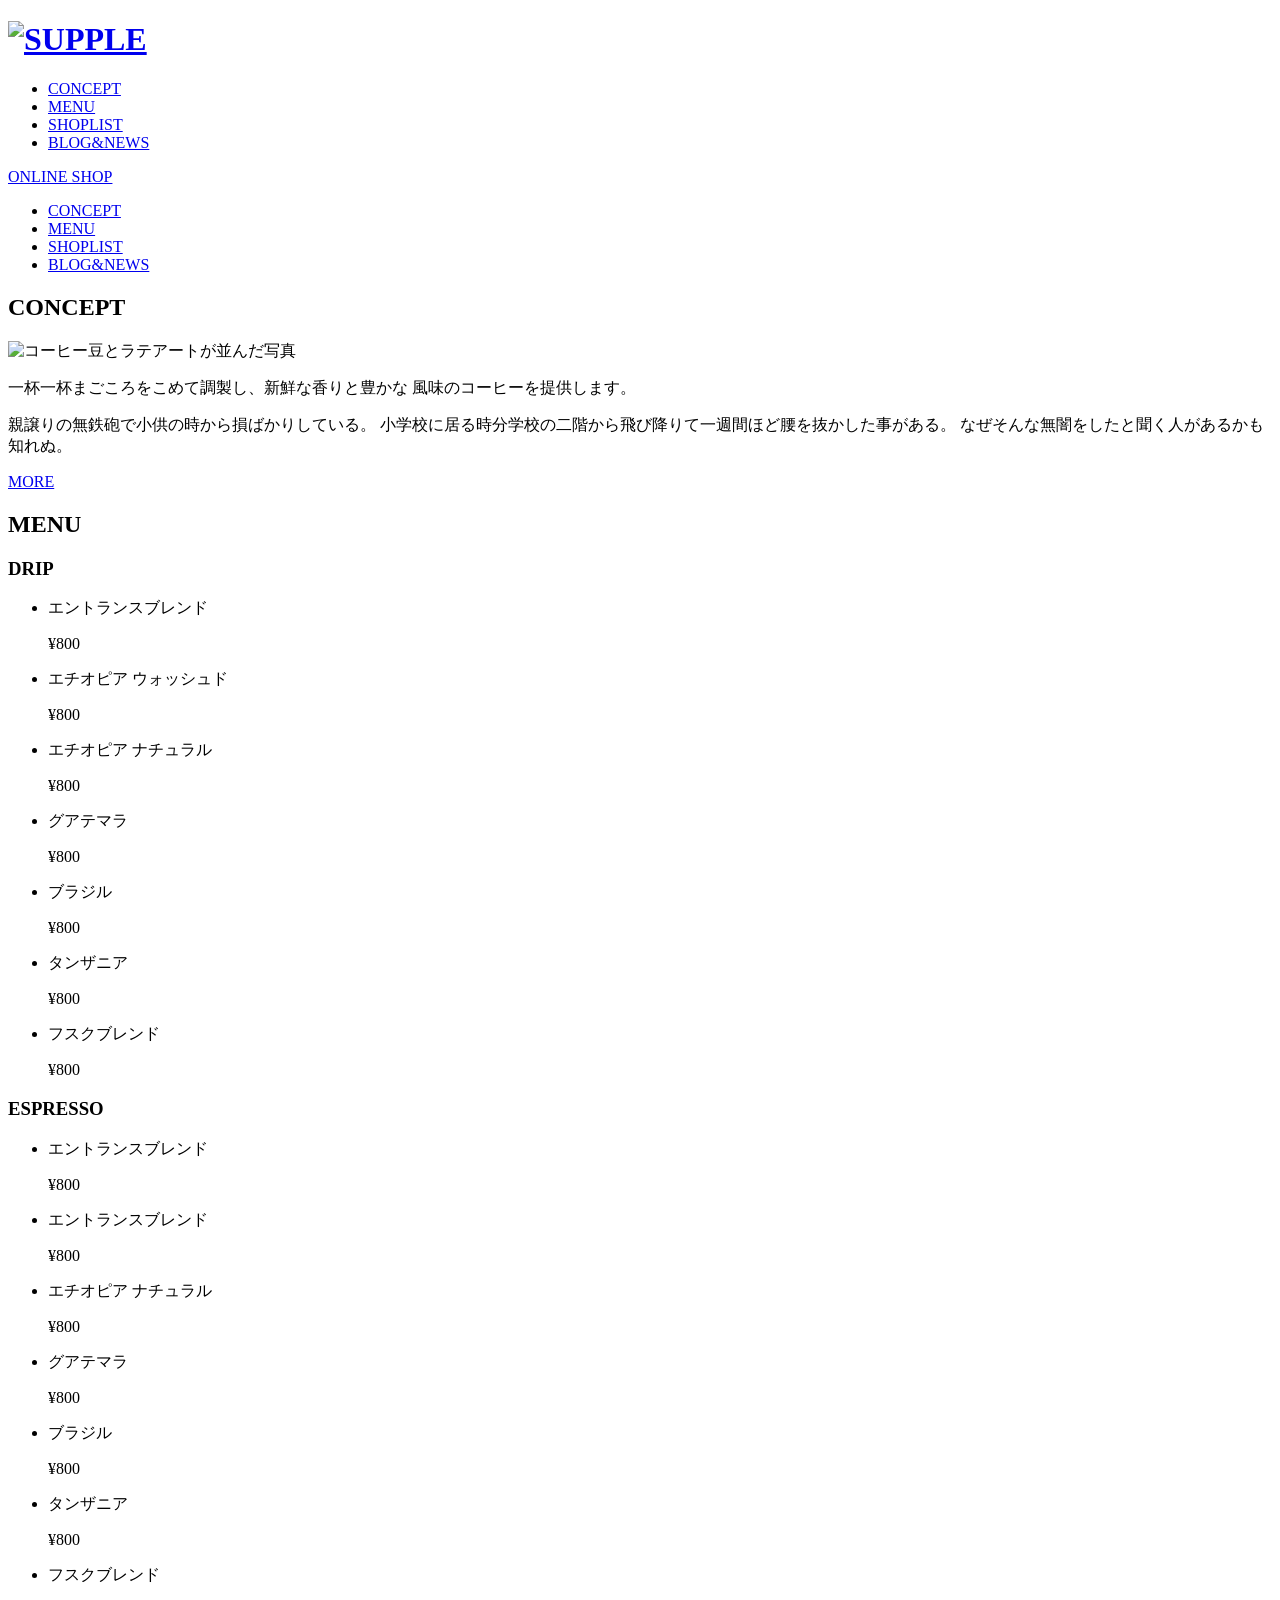
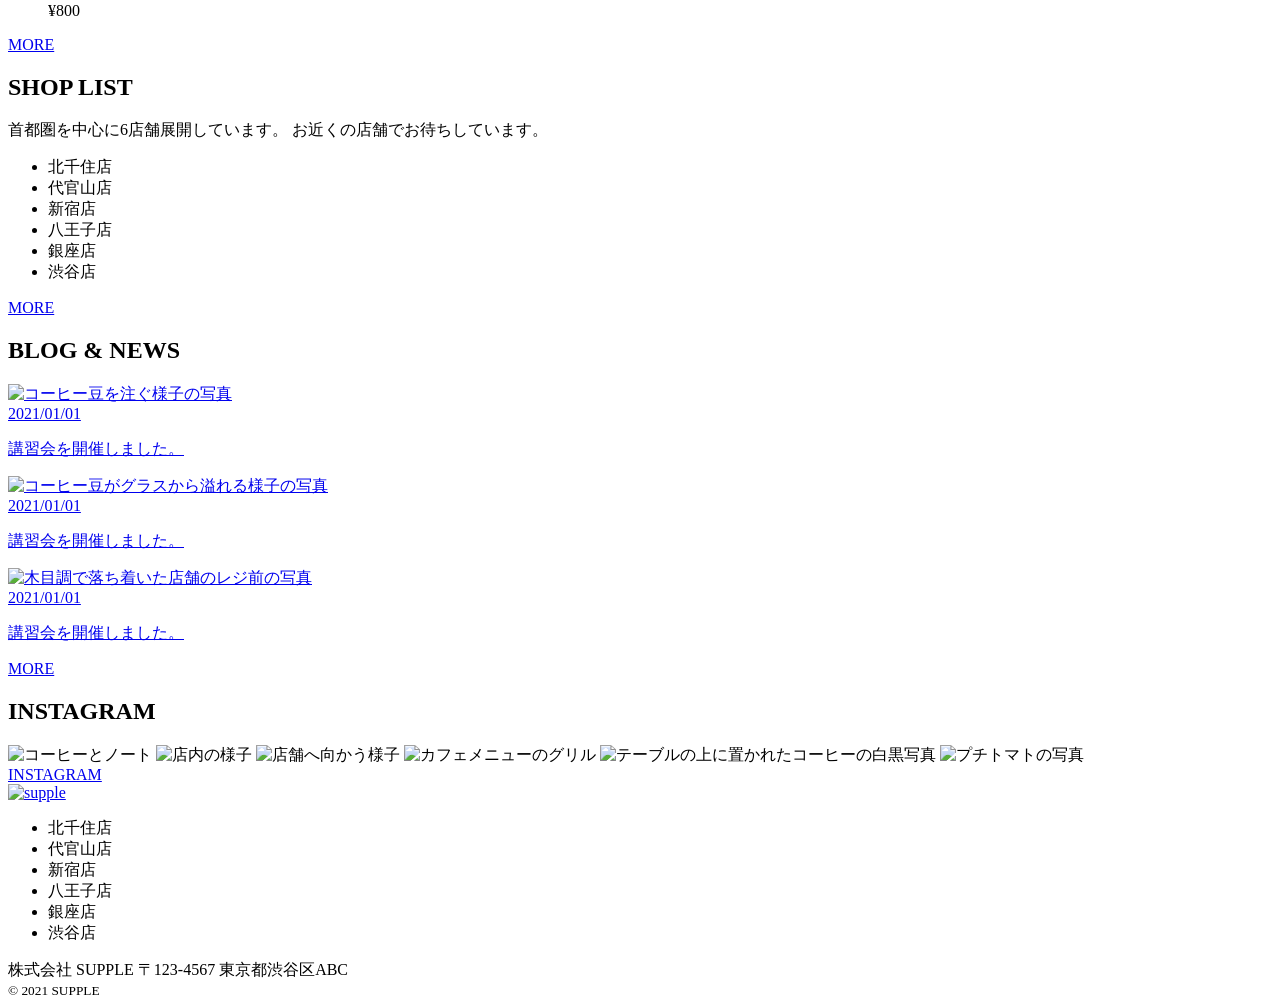
==== index.htm @ ab282038 "Initial commit" ====
<!DOCTYPE html>
<html lang="ja">

<head>
    <meta charset="utf-8">
    <meta name="viewport" content="width=device-width,initial-scale=1" />
    <title>SUPPLE - コーヒー好きによるコーヒー好きのためのカフェ -</title>
    <meta name="description" content="SUPPLEはコーヒー好きのスタッフによるコーヒー好きのためのコーヒーだけを提供するこだわりのカフェです。" />
    <meta name="format-detection" content="telephone=no" />

    <!-- favicon/web-clip-icon -->
    <link rel="icon" href="favicon.ico" />
    <link rel="apple-touch-icon" href="webclip.png" />

    <!-- ogp -->
    <meta property="og:site_name" content="SUPPLE" />
    <meta property="og:url" content="#" />
    <meta property="og:type" content="website" />
    <meta property="og:title" content="SUPPLE - コーヒー好きによるコーヒー好きのためのカフェ -" />
    <meta property="og:description" content="SUPPLEはコーヒー好きのスタッフによるコーヒー好きのためのコーヒーだけを提供するこだわりのカフェです。" />
    <meta property="og:image" content="URL(絶対パス)" />
    <meta property="og:locale" content="ja_JP" />
    <meta name="twitter:card" content="summary_large_image" />
    <meta name="twitter:description" content="SUPPLEはコーヒー好きのスタッフによるコーヒー好きのためのコーヒーだけを提供するこだわりのカフェです。" />
    <meta name="twitter:image:src" content="URL(絶対パス)" />

    <!-- google fonts -->
    <link rel="preconnect" href="https://fonts.googleapis.com">
    <link rel="preconnect" href="https://fonts.gstatic.com" crossorigin>
    <link href="https://fonts.googleapis.com/css2?family=Montserrat:wght@400;700&family=Noto+Sans+JP&display=swap"
        rel="stylesheet">

    <!-- css -->
    <link rel="stylesheet" href="css/style.css" />

    <!-- js -->
    <script src="js/main.js" defer></script>
</head>

<body>
    <header class="header">
        <div class="header-wrapper">
            <div class="header-logo-nav-btn-wrapper">
                <h1 class="header-logo">
                    <a href="index.html">
                        <img class="header-logo-img" src="img/logo.svg" width="120" height="15" alt="SUPPLE">
                    </a>
                </h1>
                <div class="header-nav-btn-wrapper">
                    <nav class="header-nav header-nav--pc" aria-label="ヘッダーナビゲーション">
                        <ul class="header-nav-list header-nav-list--pc">
                            <li class="header-nav-item"><a href="concept.html">CONCEPT</a></li>
                            <li class="header-nav-item"><a href="menu.html">MENU</a></li>
                            <li class="header-nav-item"><a href="shoplist.html">SHOPLIST</a></li>
                            <li class="header-nav-item"><a href="blog-archive.html">BLOG&NEWS</a></li>
                        </ul>
                    </nav>
                    <a href="#" class="header-shop-button" target="_blank">
                        <span class="header-shop-button-text">ONLINE SHOP</span>
                    </a>
                </div>
            </div>
            <nav class="header-nav header-nav--sp" aria-label="ヘッダーナビゲーション">
                <ul class="header-nav-list header-nav-list--sp">
                    <li class="header-nav-item"><a href="concept.html">CONCEPT</a></li>
                    <li class="header-nav-item"><a href="menu.html">MENU</a></li>
                    <li class="header-nav-item"><a href="shoplist.html">SHOPLIST</a></li>
                    <li class="header-nav-item"><a href="blog-archive.html">BLOG&NEWS</a></li>
                </ul>
            </nav>
        </div>
    </header>

    <main>
        <div class="top-kv">
            <!-- 背景画像でキービジュアルを表示 -->
        </div>

        <section class="top-concept l-container-s">
            <h2 class="c-page-title">CONCEPT</h2>
            <div class="top-concept-wrapper u-mt">
                <img class="top-concept-img" src="img/pic-top-consept.jpg" width="324" height="162"
                    alt="コーヒー豆とラテアートが並んだ写真">
                <div class="top-concept-text-wrapper">
                    <p class="top-concept-main-text u-mt">
                        一杯一杯まごころをこめて調製し、新鮮な香りと豊かな 風味のコーヒーを提供します。
                    </p>
                    <p class="top-concept-sub-text">
                        <span>親譲りの無鉄砲で小供の時から損ばかりしている。</span>
                        <span>小学校に居る時分学校の二階から飛び降りて一週間ほど腰を抜かした事がある。</span>
                        <span>なぜそんな無闇をしたと聞く人があるかも知れぬ。</span>
                    </p>
                </div>
                <a class="c-button c-button--black c-button--center u-mt" href="concept.html">
                    <span class="c-button-text c-button-text--white">MORE</span>
                </a>
            </div>
        </section>

        <section class="top-menu">
            <div class="l-container u-ptb">
                <h2 class="c-page-title c-page-title--white">MENU</h2>
                <div class="top-menu-list-wrapper u-mt">
                    <div class="top-menu-list-box">
                        <h3 class="top-menu-title">DRIP</h3>
                        <ul class="top-menu-list">
                            <li class="top-menu-item">
                                <p class="top-menu-name">エントランスブレンド</p>
                                <p class="top-menu-price">¥800</p>
                            </li>
                            <li class="top-menu-item">
                                <p class="top-menu-name">エチオピア ウォッシュド</p>
                                <p class="top-menu-price">¥800</p>
                            </li>
                            <li class="top-menu-item">
                                <p class="top-menu-name">エチオピア ナチュラル</p>
                                <p class="top-menu-price">¥800</p>
                            </li>
                            <li class="top-menu-item">
                                <p class="top-menu-name">グアテマラ</p>
                                <p class="top-menu-price">¥800</p>
                            </li>
                            <li class="top-menu-item">
                                <p class="top-menu-name">ブラジル</p>
                                <p class="top-menu-price">¥800</p>
                            </li>
                            <li class="top-menu-item">
                                <p class="top-menu-name">タンザニア</p>
                                <p class="top-menu-price">¥800</p>
                            </li>
                            <li class="top-menu-item">
                                <p class="top-menu-name">フスクブレンド</p>
                                <p class="top-menu-price">¥800</p>
                            </li>
                        </ul>
                    </div>
                    <div class="top-menu-list-box">
                        <h3 class="top-menu-title">ESPRESSO</h3>
                        <ul class="top-menu-list">
                            <li class="top-menu-item">
                                <p class="top-menu-name">エントランスブレンド</p>
                                <p class="top-menu-price">¥800</p>
                            </li>
                            <li class="top-menu-item">
                                <p class="top-menu-name">エントランスブレンド</p>
                                <p class="top-menu-price">¥800</p>
                            </li>
                            <li class="top-menu-item">
                                <p class="top-menu-name">エチオピア ナチュラル</p>
                                <p class="top-menu-price">¥800</p>
                            </li>
                            <li class="top-menu-item">
                                <p class="top-menu-name">グアテマラ</p>
                                <p class="top-menu-price">¥800</p>
                            </li>
                            <li class="top-menu-item">
                                <p class="top-menu-name">ブラジル</p>
                                <p class="top-menu-price">¥800</p>
                            </li>
                            <li class="top-menu-item">
                                <p class="top-menu-name">タンザニア</p>
                                <p class="top-menu-price">¥800</p>
                            </li>
                            <li class="top-menu-item">
                                <p class="top-menu-name">フスクブレンド</p>
                                <p class="top-menu-price">¥800</p>
                            </li>
                        </ul>
                    </div>
                </div>
                <a class="c-button c-button--white c-button--center" href="menu.html">
                    <span class="c-button-text">MORE</span>
                </a>
            </div>
        </section>

        <section class="top-shop-list">
            <div class="l-container u-ptb">
                <div class="top-shop-list-wrapper">
                    <h2 class="c-page-title">SHOP LIST</h2>
                    <p class="top-shop-list-description u-mt">
                        <span>首都圏を中心に6店舗展開しています。</span>
                        <span>お近くの店舗でお待ちしています。</span>
                    </p>
                    <ul class="top-shop-list-box u-mt">
                        <li class="top-shop-list-item">北千住店</li>
                        <li class="top-shop-list-item">代官山店</li>
                        <li class="top-shop-list-item">新宿店</li>
                        <li class="top-shop-list-item">八王子店</li>
                        <li class="top-shop-list-item">銀座店</li>
                        <li class="top-shop-list-item">渋谷店</li>
                    </ul>
                    <a class="c-button c-button--black c-button--center u-mt" href="shoplist.html">
                        <span class="c-button-text c-button-text--white">MORE</span>
                    </a>
                </div>
            </div>
        </section>

        <div class="top-separate-bg">
            <!-- 背景画像でキービジュアルを表示 -->
        </div>

        <section class="top-blog-news">
            <div class="l-container-s u-ptb">
                <h2 class="c-page-title">BLOG & NEWS</h2>
                <div class="top-blog-news-card-wrapper u-mt">
                    <div class="c-posts-card-list">
                        <article class="c-post-card">
                            <a href="blog-single.html" class="c-post-card-link">
                                <img class="c-post-card-img" src="img/thumb-post.png" width="324" height="324"
                                    alt="コーヒー豆を注ぐ様子の写真">
                                <div class="c-date-wrapper">
                                    <time class="c-date-text" datetime="2021-01-01">2021/01/01</time>
                                    <p class="c-date-title">講習会を開催しました。</p>
                                </div>
                            </a>
                        </article>
                        <article class="c-post-card">
                            <a href="blog-single.html" class="c-post-card-link">
                                <img class="c-post-card-img" src="img/thumb-post02.png" width="324" height="324"
                                    alt="コーヒー豆がグラスから溢れる様子の写真">
                                <div class="c-date-wrapper">
                                    <time class="c-date-text" datetime="2021-01-01">2021/01/01</time>
                                    <p class="c-date-title">講習会を開催しました。</p>
                                </div>
                            </a>
                        </article>
                        <article class="c-post-card">
                            <a href="blog-single.html" class="c-post-card-link">
                                <img class="c-post-card-img" src="img/thumb-post03.png" width="324" height="324"
                                    alt="木目調で落ち着いた店舗のレジ前の写真">
                                <div class="c-date-wrapper">
                                    <time class="c-date-text" datetime="2021-01-01">2021/01/01</time>
                                    <p class="c-date-title">講習会を開催しました。</p>
                                </div>
                            </a>
                        </article>
                    </div>
                </div>
                <a class="c-button c-button--black c-button--center u-mt" href="blog-archive.html">
                    <span class="c-button-text c-button-text--white">MORE</span>
                </a>
            </div>
        </section>

        <section class="c-instagram">
            <div class="u-ptb">
                <h2 class="c-page-title">INSTAGRAM</h2>
                <div class="c-instagram-gridbox u-mt">
                    <img class="c-instagram-gridbox-item" src="img/pic-instagram-post.jpg" width="201" height="201"
                        alt="コーヒーとノート">
                    <img class="c-instagram-gridbox-item" src="img/pic-instagram-post02.jpg" width="201" height="201"
                        alt="店内の様子">
                    <img class="c-instagram-gridbox-item" src="img/pic-instagram-post03.jpg" width="201" height="201"
                        alt="店舗へ向かう様子">
                    <img class="c-instagram-gridbox-item" src="img/pic-instagram-post04.jpg" width="201" height="201"
                        alt="カフェメニューのグリル">
                    <img class="c-instagram-gridbox-item" src="img/pic-instagram-post05.jpg" width="201" height="201"
                        alt="テーブルの上に置かれたコーヒーの白黒写真">
                    <img class="c-instagram-gridbox-item" src="img/pic-instagram-post06.jpg" width="201" height="201"
                        alt="プチトマトの写真">
                </div>
                <a class="c-button c-button--center c-button--black u-mt" href="#">
                    <span class="c-button-text c-button-text--white">INSTAGRAM</span>
                </a>
            </div>
        </section>
    </main>

    <footer class="footer">
        <div class="l-container">
            <div class="footer-logo">
                <a href="index.html">
                    <img src="img/logo-white.svg" width="200" height="26" alt="supple" loading="lazy" />
                </a>
            </div>

            <nav class="footer-shop-nav" aria-label="フッターナビゲーション">
                <ul class="footer-shop-list">
                    <li class="footer-shop-item">北千住店</li>
                    <li class="footer-shop-item">代官山店</li>
                    <li class="footer-shop-item">新宿店</li>
                    <li class="footer-shop-item">八王子店</li>
                    <li class="footer-shop-item">銀座店</li>
                    <li class="footer-shop-item">渋谷店</li>
                </ul>
            </nav>

            <div class="footer-company-information">
                <span>株式会社 SUPPLE</span>
                <span>〒123-4567 東京都渋谷区ABC</span>
            </div>

            <small class="footer-copyright">&copy; 2021 SUPPLE</small>
        </div>
    </footer>
</body>

</html>
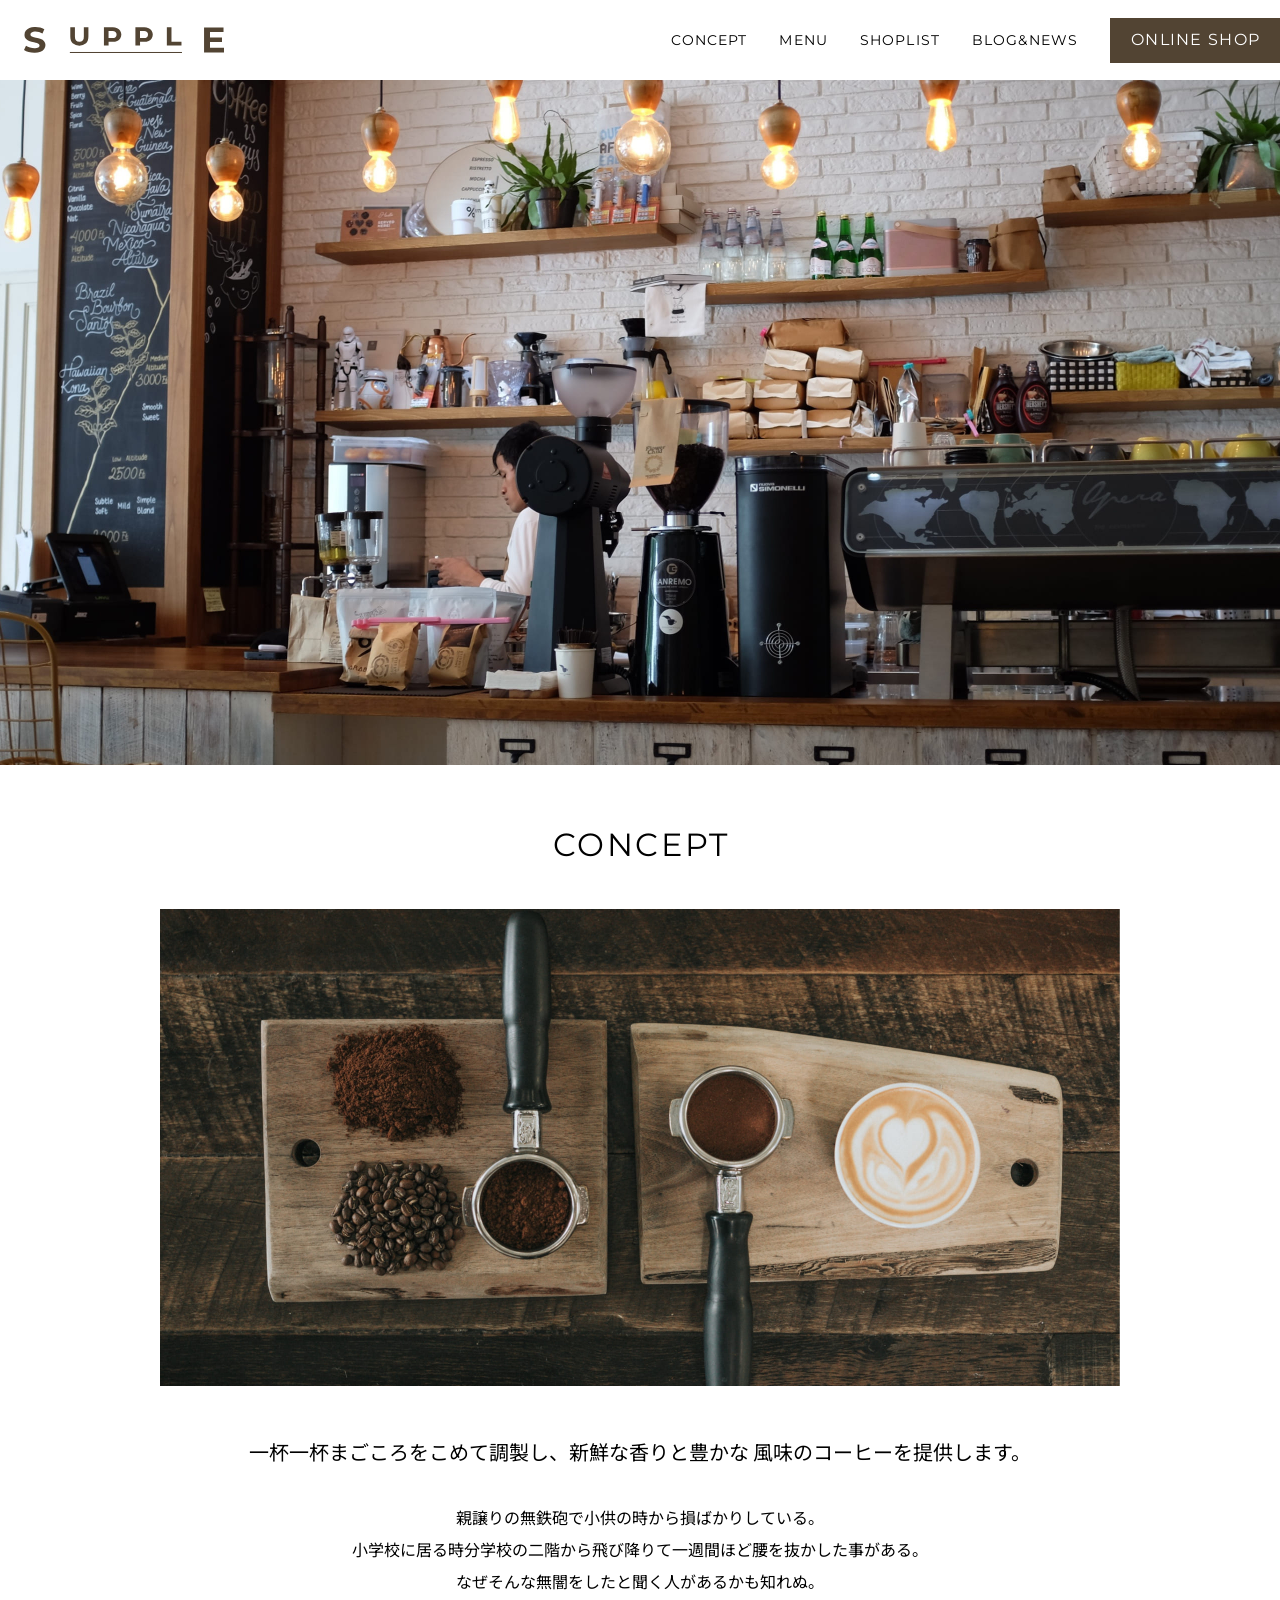
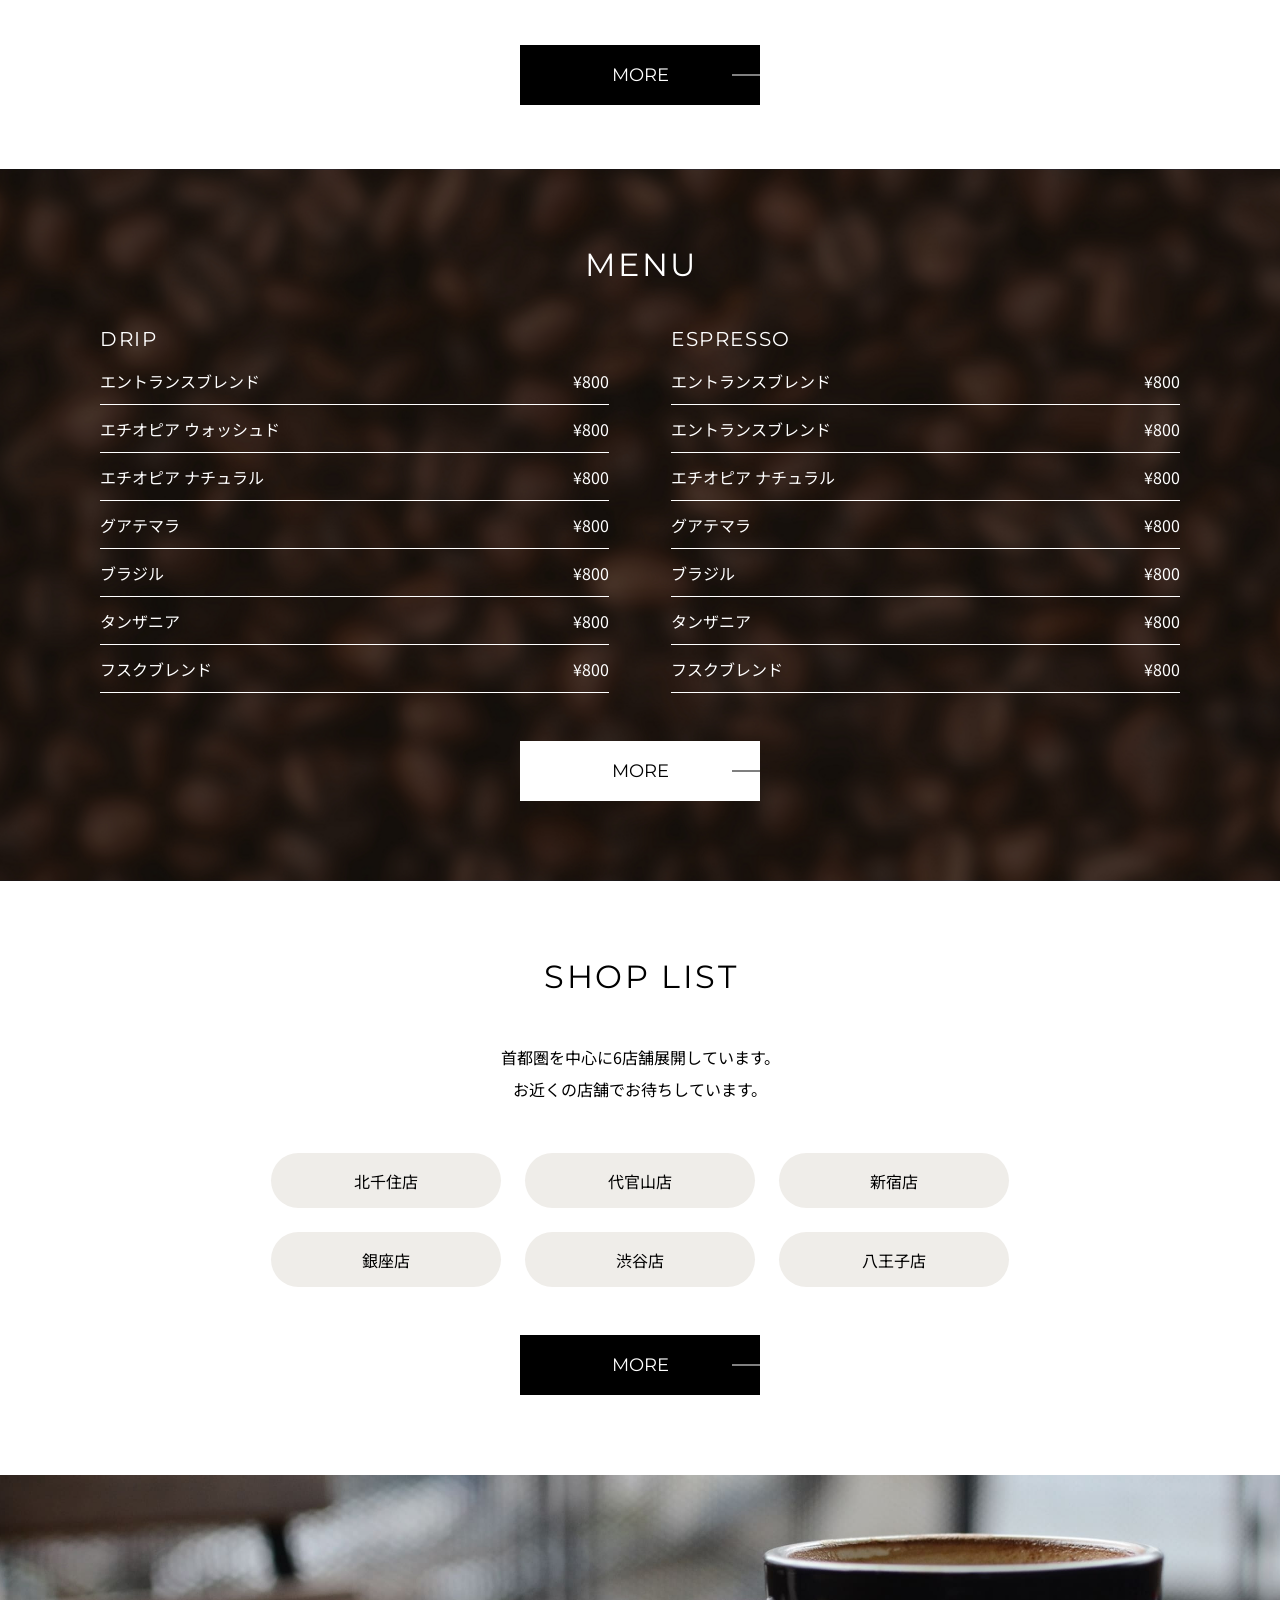
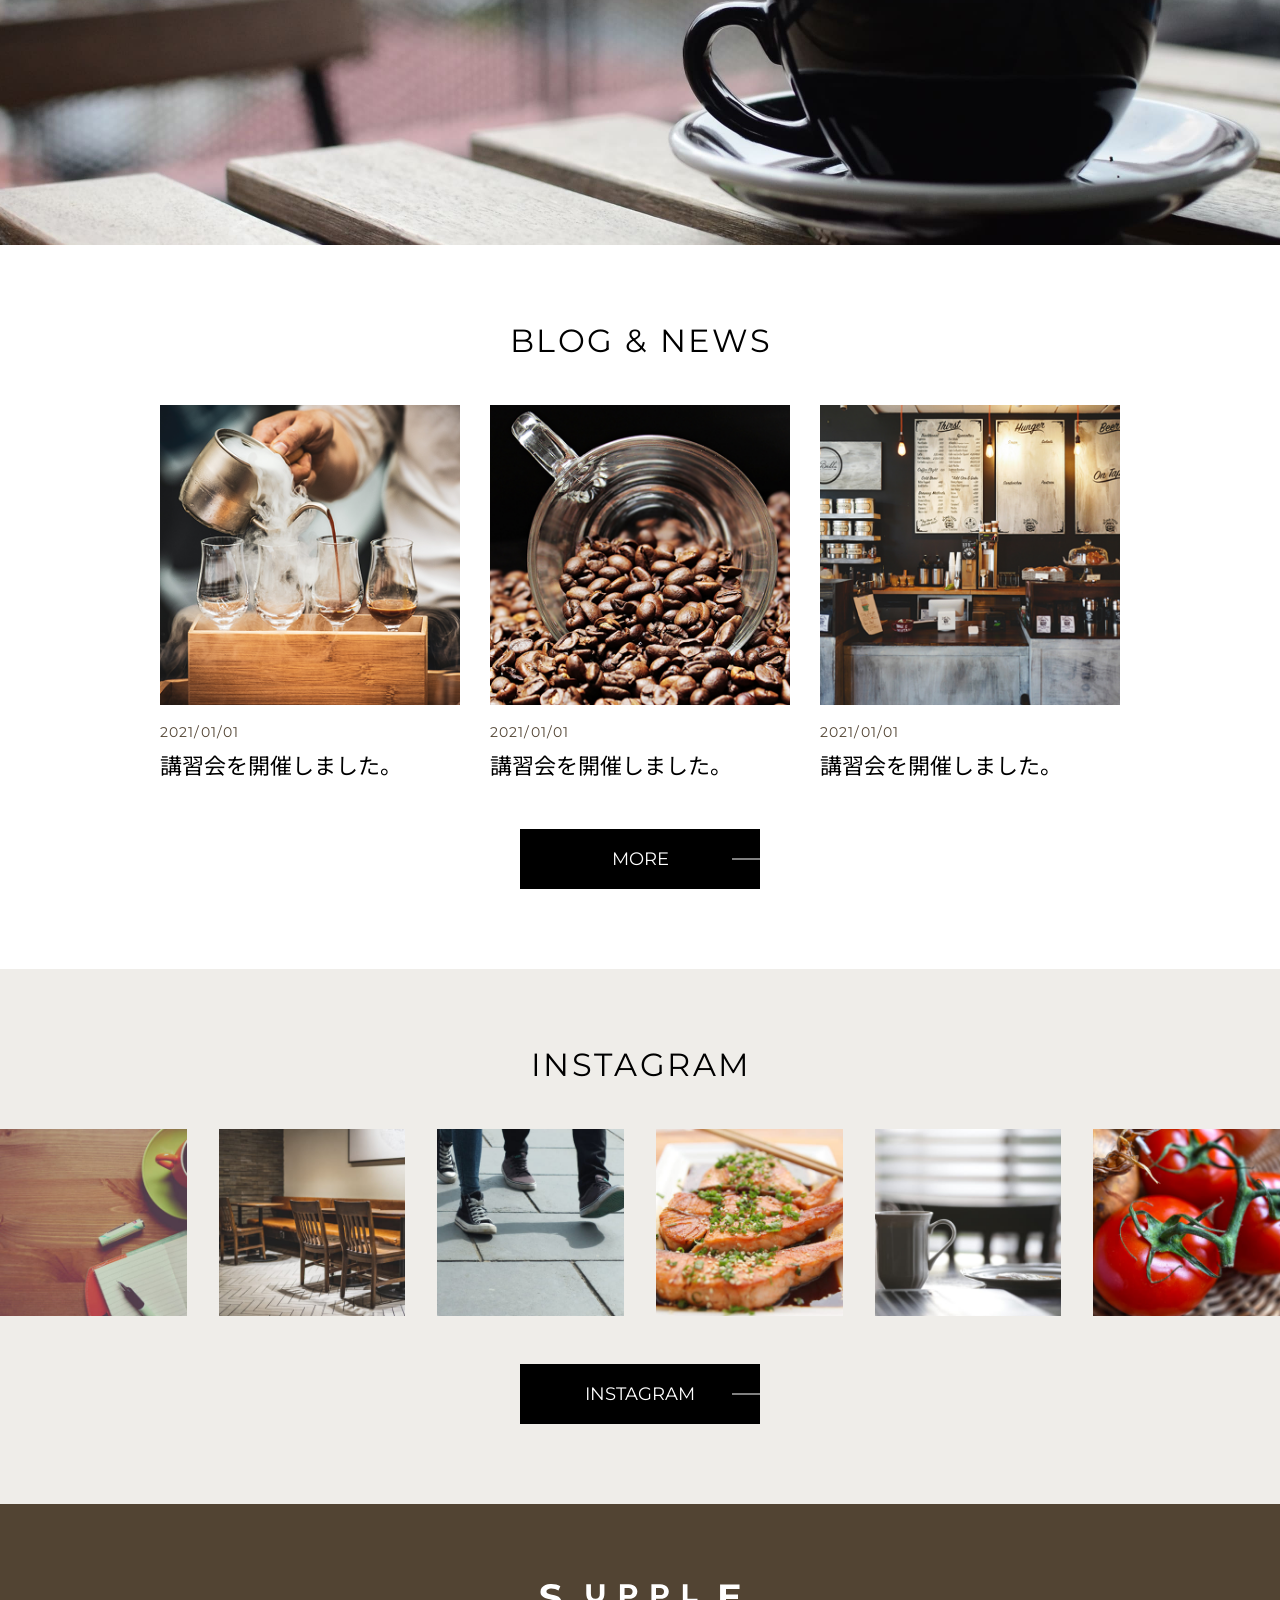
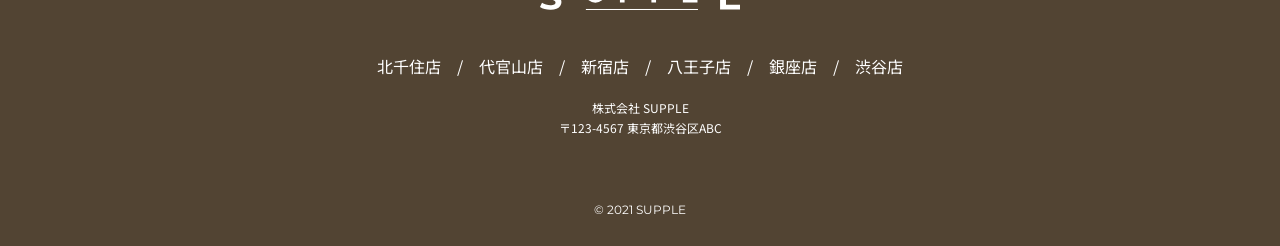
==== commit 46d54d0f: "Update index.htm" ====
--- a/index.htm
+++ b/index.htm
@@ -42,8 +42,8 @@
         <div class="header-wrapper">
             <div class="header-logo-nav-btn-wrapper">
                 <h1 class="header-logo">
-                    <a href="index.html">
-                        <img class="header-logo-img" src="img/logo.svg" width="120" height="15" alt="SUPPLE">
+                    <a href="/index.html/">
+                        <img class="header-logo-img" src="/img/logo.svg" width="120" height="15" alt="SUPPLE">
                     </a>
                 </h1>
                 <div class="header-nav-btn-wrapper">
--- a/css/style.css
+++ b/css/style.css
@@ -0,0 +1,1305 @@
+@charset "UTF-8";
+/* ▼ グローバル ▼ */
+/*!
+global > color
+------------------------------
+*/
+:root {
+  --color-bg-primary: #524433;
+  --color-bg-secondary: #efede9;
+  --color-bg-black: #000000;
+  --color-bg-white: #ffffff;
+  --color-border-black: #000000;
+  --color-border-white: #ffffff;
+  --color-font-primary: #524433;
+  --color-font-white: #ffffff;
+  --color-font-base: #000000;
+}
+
+/*!
+  global > content-width
+  ------------------------------
+  */
+:root {
+  --width-content-s: 960px;
+  --width-content: 1080px;
+  --width-content-l: 1200px;
+}
+
+/*!
+  global > font
+  ------------------------------
+  */
+:root {
+  --font-family-base: "Noto Sans JP", sans-serif;
+  --font-family-english: "Montserrat", sans-serif;
+}
+
+/* ▼ ファンデーション ▼ */
+/*!
+  foundation > reset
+  ------------------------------
+  */
+html {
+  color: #000;
+  background: #fff;
+}
+
+body,
+div,
+dl,
+dt,
+dd,
+ul,
+ol,
+li,
+h1,
+h2,
+h3,
+h4,
+h5,
+h6,
+pre,
+code,
+form,
+fieldset,
+legend,
+input,
+textarea,
+p,
+blockquote,
+th,
+td {
+  margin: 0;
+  padding: 0;
+}
+
+table {
+  border-collapse: collapse;
+  border-spacing: 0;
+  width: 100%;
+}
+
+fieldset,
+img {
+  border: 0;
+}
+
+address,
+caption,
+cite,
+code,
+dfn,
+em,
+strong,
+th,
+var {
+  font-style: normal;
+  font-weight: normal;
+}
+
+ol,
+ul {
+  list-style: none;
+}
+
+caption,
+th {
+  text-align: left;
+}
+
+h1,
+h2,
+h3,
+h4,
+h5,
+h6 {
+  font-size: 100%;
+  font-weight: normal;
+}
+
+q:before,
+q:after {
+  content: "";
+}
+
+abbr,
+acronym {
+  border: 0;
+  font-variant: normal;
+}
+
+sup {
+  display: block;
+}
+
+sub {
+  vertical-align: text-bottom;
+}
+
+input,
+textarea,
+select,
+button {
+  color: inherit;
+  font-family: inherit;
+  font-size: inherit;
+  font-weight: inherit;
+  line-height: inherit;
+  font-size: 100%;
+  border-radius: 0;
+  border: none;
+  appearance: none;
+  -webkit-appearance: none;
+  background-color: inherit;
+}
+
+input,
+textarea,
+select {
+  font-size: 16px;
+}
+
+textarea {
+  resize: vertical;
+  display: block;
+}
+
+button {
+  padding: 0;
+  cursor: pointer;
+}
+
+legend {
+  color: #000;
+}
+
+main {
+  display: block;
+}
+
+a {
+  text-decoration: none;
+  color: inherit;
+}
+
+img {
+  width: 100%;
+  height: auto;
+  vertical-align: bottom;
+}
+
+svg {
+  display: block;
+}
+
+* {
+  -webkit-font-smoothing: antialiased;
+  -moz-osx-font-smoothing: grayscale;
+  box-sizing: border-box;
+}
+
+*::before,
+*::after {
+  box-sizing: border-box;
+}
+
+/*!
+  foundation > base
+  ------------------------------
+  */
+body {
+  line-height: 2;
+  font-size: 14px;
+  color: var(--color-font-base);
+  font-family: var(--font-family-base);
+}
+@media screen and (min-width: 768px) {
+  body {
+    font-size: 16px;
+  }
+}
+
+/* ▼ ユーティリティー ▼ */
+/*!
+  utility > utility
+  ------------------------------
+  */
+.u-mt {
+  margin-top: 40px !important;
+}
+@media screen and (min-width: 768px) {
+  .u-mt {
+    margin-top: 48px !important;
+  }
+}
+
+.u-ptb {
+  padding: 64px 0 !important;
+}
+@media screen and (min-width: 768px) {
+  .u-ptb {
+    padding: 80px 0 !important;
+  }
+}
+
+.u-visually-hidden {
+  position: absolute !important;
+  white-space: nowrap !important;
+  width: 1px !important;
+  height: 1px !important;
+  overflow: hidden !important;
+  border: 0 !important;
+  padding: 0 !important;
+  clip: rect(0 0 0 0) !important;
+  clip-path: inset(50%) !important;
+  margin: -1px !important;
+}
+
+/* ▼ コンポーネント ▼ */
+/*!
+  component > button
+  ------------------------------
+  */
+.c-button {
+  display: grid;
+  width: 220px;
+  height: 50px;
+  place-items: center;
+  position: relative;
+  transition: all 0.6s;
+}
+@media screen and (min-width: 768px) {
+  .c-button {
+    width: 240px;
+    height: 60px;
+  }
+}
+@media (any-hover: hover) {
+  .c-button:hover {
+    scale: 1.2;
+  }
+}
+
+.c-button--center {
+  margin-inline: auto;
+}
+
+.c-button--black {
+  background-color: var(--color-bg-black);
+}
+
+.c-button--white {
+  background-color: var(--color-bg-white);
+}
+
+.c-button--black::after {
+  content: "";
+  width: 24px;
+  height: 1px;
+  position: absolute;
+  right: 0;
+  top: 50%;
+  transform: translate(0, -50%);
+  background-color: var(--color-border-white);
+}
+
+.c-button--white::after {
+  content: "";
+  width: 24px;
+  height: 1px;
+  position: absolute;
+  right: 0;
+  top: 50%;
+  transform: translate(0, -50%);
+  background-color: var(--color-border-black);
+}
+@media screen and (min-width: 768px) {
+  .c-button--black::after,
+  .c-button--white::after {
+    width: 28px;
+  }
+}
+
+.c-button-text {
+  font-family: var(--font-family-english);
+  line-height: 1;
+}
+@media screen and (min-width: 768px) {
+  .c-button-text {
+    font-size: 18px;
+  }
+}
+
+.c-button-text--white {
+  color: var(--color-font-white);
+}
+
+/*!
+  component > page-title
+  ------------------------------
+  */
+.c-page-title {
+  font-size: 24px;
+  font-family: var(--font-family-english);
+  letter-spacing: 0.08em;
+  padding-left: 0.08em;
+  line-height: 1;
+  text-align: center;
+}
+@media screen and (min-width: 768px) {
+  .c-page-title {
+    font-size: 32px;
+  }
+}
+
+.c-page-title--white {
+  color: var(--color-font-white);
+}
+
+/*!
+  component > page-kv
+  ------------------------------
+  */
+.c-page-kv {
+  width: 100%;
+  height: 180px;
+  padding-left: 18px;
+  display: grid;
+  align-items: center;
+}
+@media screen and (min-width: 768px) {
+  .c-page-kv {
+    height: 460px;
+    padding: 0 143px;
+  }
+}
+
+.c-page-kv--concept {
+  background-image: url(../img/bg-concept-kv-sp.jpg);
+  background-repeat: no-repeat;
+  background-size: cover;
+  background-position: center;
+}
+@media screen and (min-width: 768px) {
+  .c-page-kv--concept {
+    background-image: url(../img/bg-concept-kv.jpg);
+  }
+}
+
+.c-page-kv--menu {
+  background-image: url(../img/bg-menu-kv-sp.jpg);
+  background-repeat: no-repeat;
+  background-size: cover;
+  background-position: center;
+}
+@media screen and (min-width: 768px) {
+  .c-page-kv--menu {
+    background-image: url(../img/bg-menu-kv.jpg);
+  }
+}
+
+.c-page-kv-shoplist {
+  background-image: url(../img/bg-shoplist-kv-sp.jpg);
+  background-repeat: no-repeat;
+  background-size: cover;
+  background-position: center;
+}
+@media screen and (min-width: 768px) {
+  .c-page-kv-shoplist {
+    background-image: url(../img/bg-shoplist-kv.jpg);
+  }
+}
+
+.c-page-kv--blog {
+  background-image: url(../img/bg-blog-kv-sp.jpg);
+  background-repeat: no-repeat;
+  background-size: cover;
+  background-position: center;
+}
+@media screen and (min-width: 768px) {
+  .c-page-kv--blog {
+    background-image: url(../img/bg-blog-kv.jpg);
+  }
+}
+
+.c-page-kv--error {
+  background-image: url(../img/bg-error-kv-sp.jpg);
+  background-repeat: no-repeat;
+  background-size: cover;
+  background-position: bottom;
+}
+@media screen and (min-width: 768px) {
+  .c-page-kv--404 {
+    background-image: url(../img/bg-error-kv.jpg);
+  }
+}
+
+.c-page-kv-title {
+  color: var(--color-font-white);
+  font-family: var(--font-family-english);
+  font-size: 26px;
+  letter-spacing: 0.08em;
+  line-height: 1;
+}
+@media screen and (min-width: 768px) {
+  .c-page-kv-title {
+    font-size: 36px;
+  }
+}
+
+/*!
+  component > page-nation
+  ------------------------------
+  */
+.c-page-nation-list {
+  display: flex;
+  justify-content: center;
+  gap: 8px;
+}
+
+.c-page-nation-item {
+  display: grid;
+  place-items: center;
+  width: 32px;
+  height: 32px;
+  line-height: 1;
+  border: solid 1px var(--color-border-black);
+  position: relative;
+}
+@media screen and (min-width: 768px) {
+  .c-page-nation-item {
+    width: 40px;
+    height: 40px;
+  }
+}
+
+.c-page-nation-item:nth-of-type(4) {
+  border: none;
+}
+
+.c-page-nation-item--prev::before,
+.c-page-nation-item--next::before {
+  content: "";
+  display: block;
+  width: 8px;
+  aspect-ratio: 1/1;
+  border-top: 1px solid var(--color-border-black);
+  border-right: 1px solid var(--color-border-black);
+  position: absolute;
+  top: 50%;
+  left: 50%;
+  translate: -50% -50%;
+  pointer-events: none;
+}
+
+.c-page-nation-item--prev::before {
+  rotate: -135deg;
+}
+
+.c-page-nation-item--next::before {
+  rotate: 45deg;
+}
+
+.is-page-nation-item {
+  color: var(--color-font-white);
+  background-color: var(--color-bg-black);
+  pointer-events: none;
+}
+
+.c-page-nation-link {
+  display: grid;
+  place-items: center;
+  width: 100%;
+  height: 100%;
+}
+
+/*!
+  component > date
+  ------------------------------
+  */
+.c-date-wrapper {
+  display: grid;
+  gap: 8px;
+}
+
+.c-date-text {
+  font-family: var(--font-family-english);
+  color: var(--color-font-primary);
+  font-size: 12px;
+  line-height: 1;
+  letter-spacing: 0.08em;
+}
+@media screen and (min-width: 768px) {
+  .c-date-text {
+    font-size: 14px;
+  }
+}
+
+.c-date-title {
+  font-size: 18px;
+  line-height: 1.55;
+}
+@media screen and (min-width: 768px) {
+  .c-date-title {
+    font-size: 22px;
+  }
+}
+
+.c-date-title--large {
+  font-size: 22px;
+}
+@media screen and (min-width: 768px) {
+  .c-date-title--large {
+    font-size: 26px;
+  }
+}
+
+/*!
+  component > post
+  ------------------------------
+  */
+.c-post-card-link {
+  display: grid;
+  gap: 16px;
+  transition: all 0.4s;
+}
+@media screen and (min-width: 768px) {
+  .c-post-card-link {
+    gap: 20px;
+  }
+}
+@media (any-hover: hover) {
+  .c-post-card-link:hover {
+    opacity: 0.8;
+    scale: 1.1;
+  }
+}
+
+/*!
+  component > posts
+  ------------------------------
+  */
+.c-posts-card-list {
+  display: grid;
+  gap: 40px;
+}
+@media screen and (min-width: 500px) {
+  .c-posts-card-list {
+    display: grid;
+    grid-template-columns: repeat(2, 1fr);
+    gap: 48px 30px;
+  }
+}
+@media screen and (min-width: 900px) {
+  .c-posts-card-list {
+    display: grid;
+    grid-template-columns: repeat(3, 1fr);
+  }
+}
+
+/*!
+  component > instagram
+  ------------------------------
+  */
+.c-instagram {
+  background-color: var(--color-bg-secondary);
+}
+
+.c-instagram-gridbox {
+  display: grid;
+  grid-template-columns: repeat(3, 1fr);
+  gap: 8px 9px;
+}
+@media screen and (min-width: 900px) {
+  .c-instagram-gridbox {
+    grid-template-columns: repeat(6, 1fr);
+    gap: 32px;
+  }
+}
+
+/* ▼ レイアウト ▼ */
+/*!
+  layout > container
+  ------------------------------
+  */
+.l-container-l,
+.l-container,
+.l-container-s {
+  width: 90%;
+  margin: 0 auto;
+}
+
+.l-container-s {
+  max-width: var(--width-content-s);
+}
+
+.l-container {
+  max-width: var(--width-content);
+}
+
+.l-container-l {
+  max-width: var(--width-content-l);
+}
+
+/*!
+  layout > header
+  ------------------------------
+  */
+.header-logo-nav-btn-wrapper {
+  display: flex;
+  gap: 82px;
+  justify-content: end;
+  align-items: center;
+  height: 72px;
+  padding: 16px 0;
+}
+@media screen and (min-width: 361px) {
+  .header-logo-nav-btn-wrapper {
+    justify-content: center;
+  }
+}
+@media screen and (min-width: 900px) {
+  .header-logo-nav-btn-wrapper {
+    justify-content: space-between;
+    height: 80px;
+    padding-left: 24px;
+  }
+}
+@media screen and (min-width: 768px) {
+  .header-nav-btn-wrapper {
+    display: flex;
+    gap: 32px;
+    align-items: center;
+  }
+}
+
+.header-logo {
+  width: 100%;
+  max-width: 120px;
+  height: auto;
+}
+@media screen and (min-width: 768px) {
+  .header-logo {
+    min-width: 200px;
+  }
+}
+
+.header-logo img {
+  display: block;
+}
+
+.header-nav {
+  font-family: var(--font-family-english);
+  font-size: 12px;
+  letter-spacing: 0.08em;
+}
+@media screen and (min-width: 768px) {
+  .header-nav {
+    font-size: 14px;
+  }
+}
+
+.header-nav--pc {
+  display: none;
+}
+@media screen and (min-width: 900px) {
+  .header-nav--pc {
+    display: block;
+  }
+}
+
+.header-nav--sp {
+  display: grid;
+  place-items: center;
+  color: var(--color-font-white);
+  background-color: var(--color-bg-primary);
+  height: 40px;
+}
+@media screen and (min-width: 900px) {
+  .header-nav--sp {
+    display: none;
+  }
+}
+
+.header-nav-list {
+  display: flex;
+}
+
+.header-nav-list--sp {
+  width: 320px;
+  overflow: scroll;
+  scrollbar-width: none;
+}
+
+.header-nav-list--sp::-webkit-scrollbar {
+  display: none;
+}
+
+.header-nav-list--sp li {
+  display: flex;
+  align-items: center;
+}
+
+.header-nav-list--sp li:not(:last-of-type)::after {
+  content: "";
+  display: inline-block;
+  background-color: var(--color-border-white);
+  width: 1px;
+  height: 15px;
+  margin: 0 16px;
+}
+
+@media screen and (min-width: 768px) {
+  .header-nav-list--pc {
+    gap: 32px;
+  }
+}
+
+.header-shop-button {
+  display: grid;
+  place-items: center;
+  color: var(--color-font-white);
+  background-color: var(--color-bg-primary);
+  width: 140px;
+  height: 40px;
+}
+@media screen and (min-width: 768px) {
+  .header-shop-button {
+    width: 170px;
+    height: 45px;
+  }
+}
+
+.header-shop-button-text {
+  font-family: var(--font-family-english);
+  font-size: 12px;
+  letter-spacing: 0.08em;
+  padding-left: 0.08em;
+}
+@media screen and (min-width: 768px) {
+  .header-shop-button-text {
+    font-size: 16px;
+  }
+}
+
+/*!
+  layout > footer
+  ------------------------------
+  */
+.footer {
+  background-color: var(--color-bg-primary);
+  color: var(--color-font-white);
+  padding: 64px 0 16px 0;
+}
+@media screen and (min-width: 768px) {
+  .footer {
+    padding: 80px 0 24px;
+  }
+}
+
+.footer-logo {
+  width: 120px;
+  margin-inline: auto;
+}
+@media screen and (min-width: 768px) {
+  .footer-logo {
+    width: 200px;
+  }
+}
+
+.footer-logo img {
+  display: block;
+}
+
+.footer-shop-nav {
+  margin-top: 24px;
+}
+@media screen and (min-width: 768px) {
+  .footer-shop-nav {
+    margin-top: 40px;
+  }
+}
+
+.footer-shop-list {
+  display: flex;
+  flex-wrap: wrap;
+  justify-content: center;
+}
+
+.footer-shop-item:not(:first-of-type)::before {
+  content: "/";
+  display: inline-block;
+  margin: 0 14px;
+}
+@media screen and (min-width: 768px) {
+  .footer-shop-item:not(:first-child)::before {
+    margin: 0 16px;
+  }
+}
+
+.footer-company-information {
+  margin-top: 20px;
+  display: grid;
+  gap: 8px;
+}
+
+.footer-company-information span {
+  display: block;
+  font-size: 12px;
+  line-height: 1;
+  text-align: center;
+}
+
+.footer-copyright {
+  font-family: var(--font-family-english);
+  display: block;
+  font-size: 12px;
+  text-align: center;
+  margin-top: 50px;
+}
+@media screen and (min-width: 768px) {
+  .footer-copyright {
+    margin-top: 64px;
+  }
+}
+
+/* ▼ 固有ページ ▼ */
+/*!
+  page > top
+  ------------------------------
+  */
+/* トップ_キービジュアル */
+.top-kv {
+  background-image: url(../img/bg-top-kv-sp.jpg);
+  height: 500px;
+  background-repeat: no-repeat;
+  background-position: center;
+  background-size: cover;
+}
+@media screen and (min-width: 768px) {
+  .top-kv {
+    background-image: url(../img/bg-top-kv.jpg);
+    height: 685px;
+  }
+}
+/* トップ_コンセプト */
+.top-concept {
+  padding: 64px 0;
+}
+
+.top-concept-text-wrapper {
+  display: grid;
+  gap: 24px;
+  text-align: center;
+}
+@media screen and (min-width: 768px) {
+  .top-concept-text-wrapper {
+    gap: 32px;
+  }
+}
+.top-concept-main-text {
+  font-size: 16px;
+  line-height: 1.75;
+}
+@media screen and (min-width: 768px) {
+  .top-concept-main-text {
+    font-size: 20px;
+  }
+}
+
+@media screen and (min-width: 690px) {
+  .top-concept-sub-text span:nth-child(2) {
+    display: block;
+  }
+}
+
+/* トップ_メニュー */
+.top-menu {
+  background-image: url(../img/bg-top-menu-sp.jpg);
+  background-repeat: no-repeat;
+  background-position: center;
+  background-size: cover;
+}
+@media screen and (min-width: 768px) {
+  .top-menu {
+    background-image: url(../img/bg-top-menu.jpg);
+  }
+}
+
+.top-menu-title {
+  font-family: var(--font-family-english);
+  font-size: 18px;
+  line-height: 1;
+  letter-spacing: 0.08em;
+  margin-bottom: 16px;
+}
+@media screen and (min-width: 768px) {
+  .top-menu-title {
+    font-size: 20px;
+  }
+}
+
+.top-menu-list-wrapper {
+  display: flex;
+  flex-direction: column;
+  gap: 40px;
+  color: var(--color-font-white);
+  margin-bottom: 40px;
+}
+@media screen and (min-width: 768px) {
+  .top-menu-list-wrapper {
+    flex-direction: initial;
+    justify-content: center;
+    gap: 62px;
+    margin-bottom: 48px;
+  }
+}
+
+@media screen and (min-width: 768px) {
+  .top-menu-list-box {
+    width: 100%;
+  }
+}
+
+.top-menu-item {
+  display: flex;
+  justify-content: space-between;
+  border-bottom: 1px solid var(--color-border-white);
+  padding-bottom: 7px;
+}
+
+.top-menu-item:not(:first-of-type) {
+  padding-top: 8px;
+}
+
+/* トップ_ショップリスト */
+.top-shop-list-description {
+  text-align: center;
+}
+
+.top-shop-list-description span:first-child {
+  display: block;
+}
+
+.top-shop-list-box {
+  display: grid;
+  grid-template-columns: repeat(2, 1fr);
+  place-items: center;
+  gap: 16px 14px;
+}
+@media screen and (min-width: 600px) {
+  .top-shop-list-box {
+    max-width: 738px;
+    grid-template-columns: repeat(3, 1fr);
+    gap: 24px;
+    margin-inline: auto;
+  }
+}
+@media screen and (min-width: 800px) {
+  .top-shop-list-box {
+    max-width: 738px;
+    margin-inline: auto;
+  }
+}
+
+.top-shop-list-item {
+  display: grid;
+  place-items: center;
+  width: 155px;
+  height: 45px;
+  background-color: var(--color-bg-secondary);
+  border-radius: 100vh;
+}
+@media screen and (min-width: 800px) {
+  .top-shop-list-item {
+    width: 230px;
+    height: 55px;
+  }
+}
+
+@media screen and (min-width: 600px) {
+  .top-shop-list-item:nth-of-type(4) {
+    order: 3;
+  }
+}
+
+/* セパレート背景画像 */
+.top-separate-bg {
+  background-image: url(../img/bg-top-separate-sp.jpg);
+  background-repeat: no-repeat;
+  background-size: cover;
+  background-position: center;
+  height: 170px;
+}
+@media screen and (min-width: 786px) {
+  .top-separate-bg {
+    background-image: url(../img/bg-top-separate.jpg);
+    height: 370px;
+  }
+}
+
+/*!
+  page > concept
+  ------------------------------
+  */
+.concept-top-bg {
+  background-image: url(../img/pic-concept.jpg);
+  background-repeat: no-repeat;
+  background-size: cover;
+  background-position: center;
+  height: 80px;
+}
+@media screen and (min-width: 768px) {
+  .concept-top-bg {
+    height: 270px;
+  }
+}
+
+.concept-text-wrapper {
+  display: grid;
+  gap: 24px;
+  text-align: center;
+}
+@media screen and (min-width: 768px) {
+  .concept-text-wrapper {
+    gap: 32px;
+  }
+}
+.concept-main-text {
+  font-size: 16px;
+  line-height: 1.75;
+}
+@media screen and (min-width: 768px) {
+  .concept-main-text {
+    font-size: 20px;
+  }
+}
+
+@media screen and (min-width: 690px) {
+  .concept-sub-text span:nth-child(2) {
+    display: block;
+  }
+}
+
+.concept-bottom-bg {
+  background-image: url(../img/pic-concept02.jpg);
+  background-repeat: no-repeat;
+  background-size: cover;
+  background-position: center;
+  height: 80px;
+}
+@media screen and (min-width: 768px) {
+  .concept-bottom-bg {
+    height: 270px;
+  }
+}
+
+/*!
+  page > menu
+  ------------------------------
+  */
+.menu-text-wrapper {
+  display: grid;
+  gap: 24px;
+  text-align: center;
+}
+
+.menu-list-item {
+  display: flex;
+  flex-direction: column;
+  gap: 16px;
+}
+@media screen and (min-width: 361px) {
+  .menu-list-item {
+    align-items: center;
+    text-align: center;
+  }
+}
+@media screen and (min-width: 768px) {
+  .menu-list-item {
+    flex-direction: initial;
+    gap: 48px;
+    text-align: initial;
+  }
+}
+
+.menu-list-img {
+  width: 324px;
+  height: auto;
+}
+@media screen and (min-width: 768px) {
+  .menu-list-img {
+    width: 280px;
+  }
+}
+
+.menu-list-name {
+  line-height: 1;
+  font-size: 16px;
+}
+@media screen and (min-width: 768px) {
+  .menu-list-name {
+    font-size: 20px;
+  }
+}
+
+.menu-sub-text span:nth-child(2) {
+  display: block;
+}
+
+.menu-list-fee {
+  line-height: 1;
+  margin-top: 12px;
+}
+@media screen and (min-width: 768px) {
+  .menu-list-fee {
+    margin-top: 16px;
+  }
+}
+
+.menu-list-description {
+  margin-top: 12px;
+}
+@media screen and (min-width: 768px) {
+  .menu-list-description {
+    margin-top: 24px;
+  }
+}
+
+/*!
+  page > shop-list
+  ------------------------------
+  */
+@media screen and (min-width: 600px) {
+  .shop-list-box {
+    display: grid;
+    grid-template-columns: repeat(2, 1fr);
+    gap: 24px;
+  }
+}
+@media screen and (min-width: 1160px) {
+  .shop-list-box {
+    gap: 0;
+  }
+}
+
+.shop-list-item {
+  display: flex;
+  flex-direction: column;
+  gap: 16px;
+}
+@media screen and (min-width: 1160px) {
+  .shop-list-item {
+    flex-direction: initial;
+    gap: 24px;
+    align-items: center;
+  }
+}
+
+@media screen and (min-width: 600px) {
+  .shop-list-item:nth-of-type(2) {
+    margin-top: 0 !important;
+  }
+}
+
+@media screen and (min-width: 768px) {
+  .shop-list-img {
+    width: 285px;
+    height: auto;
+  }
+}
+
+.shop-list-contents {
+  font-size: 12px;
+  line-height: 1.55;
+  display: grid;
+  gap: 4px;
+}
+@media screen and (min-width: 768px) {
+  .shop-list-contents {
+    font-size: 14px;
+  }
+}
+
+.shop-list-name {
+  font-size: 16px;
+}
+@media screen and (min-width: 768px) {
+  .shop-list-name {
+    font-size: 20px;
+  }
+}
+
+.shop-list-tel {
+  font-size: 18px;
+  font-family: var(--font-family-english);
+}
+@media screen and (min-width: 768px) {
+  .shop-list-tel {
+    font-size: 22px;
+  }
+}
+
+.shop-list-tel-sp {
+  display: block;
+}
+@media screen and (min-width: 768px) {
+  .shop-list-tel-sp {
+    display: none;
+  }
+}
+
+.shop-list-tel-pc {
+  display: none;
+}
+@media screen and (min-width: 768px) {
+  .shop-list-tel-pc {
+    display: block;
+  }
+}
+
+/*!
+  page > single
+  ------------------------------
+  */
+.blog-single-header {
+  display: grid;
+  gap: 14px;
+}
+@media screen and (min-width: 768px) {
+  .blog-single-header {
+    gap: 18px;
+  }
+}
+
+.blog-single-text-wrapper {
+  display: grid;
+  gap: 32px;
+}
+@media screen and (min-width: 768px) {
+  .blog-single-text-wrapper {
+    gap: 40px;
+  }
+}
+
+/*!
+  page > error
+  ------------------------------
+  */
+.error-wrapper {
+  width: 90%;
+  margin: 0 auto;
+  text-align: center;
+}
+@media screen and (min-width: 768px) {
+  .error-wrapper {
+    max-width: fit-content;
+  }
+}
+
+@media screen and (min-width: 768px) {
+  .error-message span:nth-child(2) {
+    display: block;
+  }
+}
